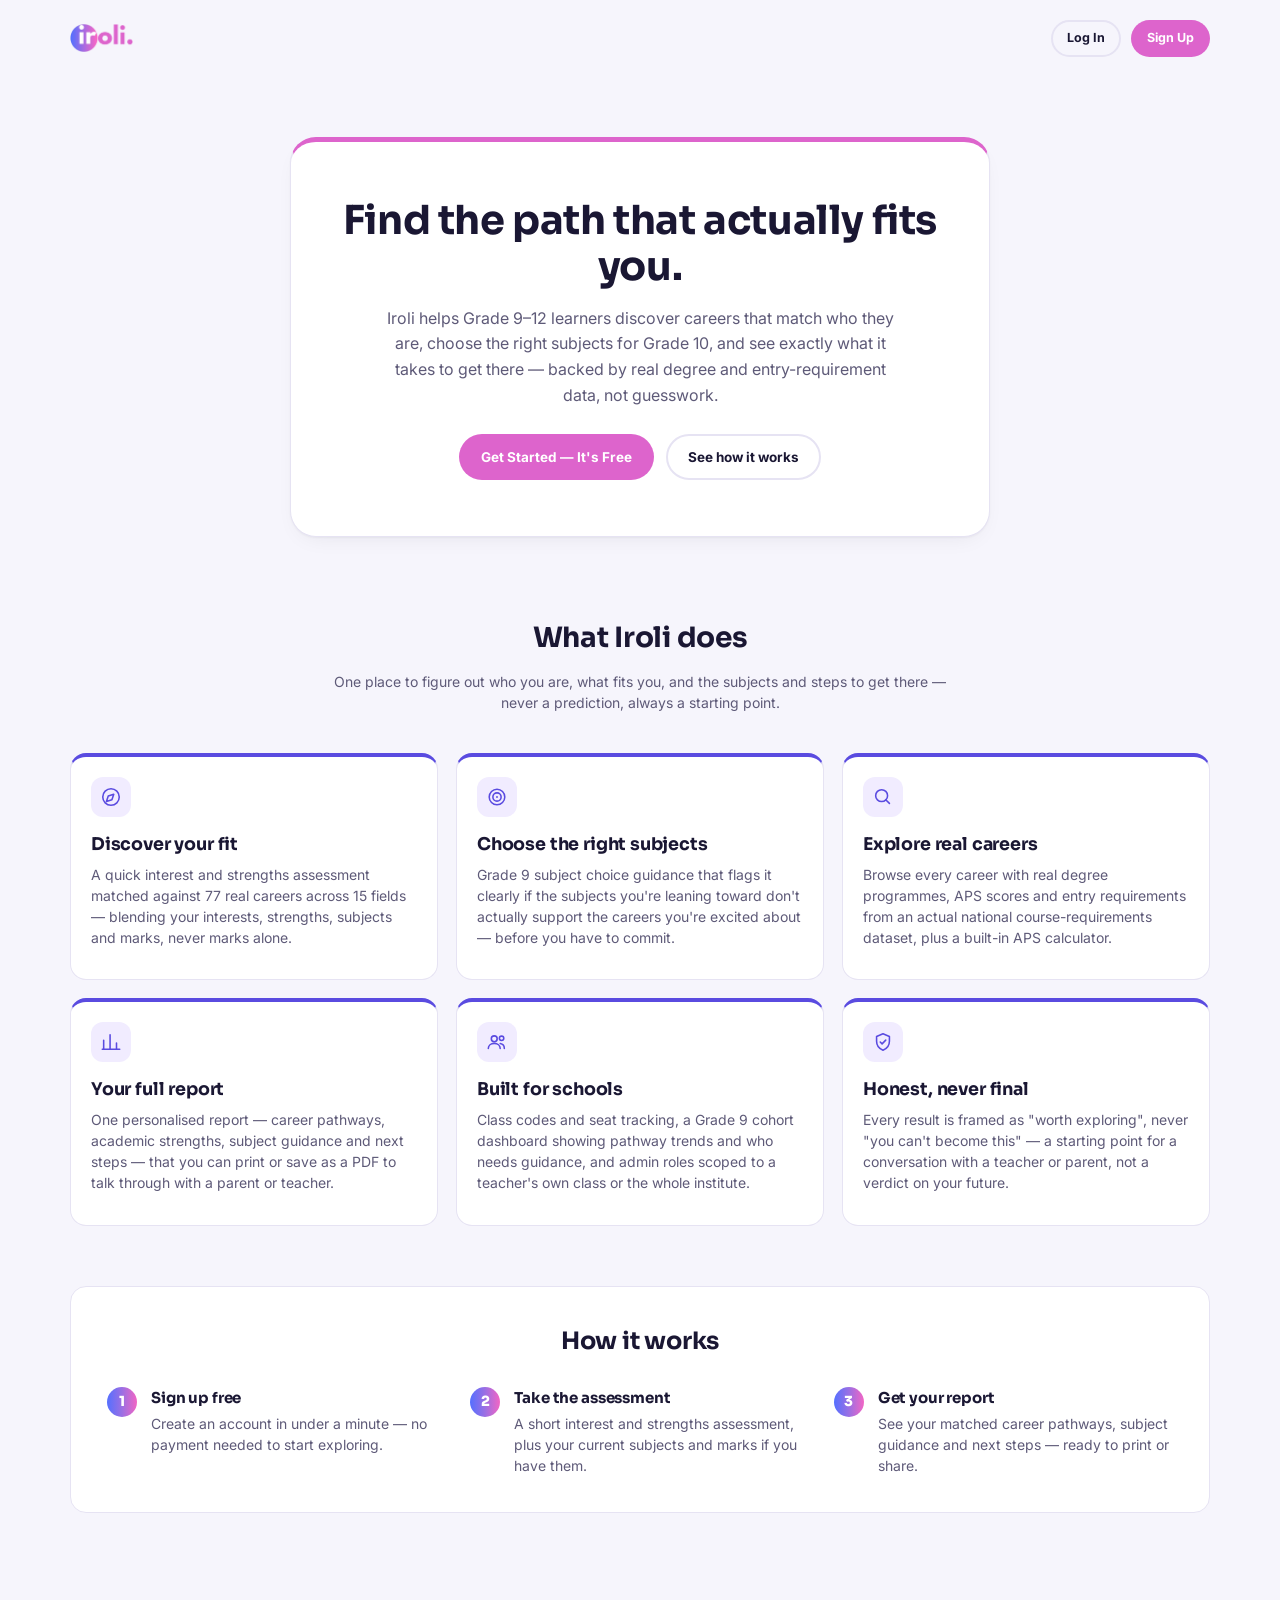
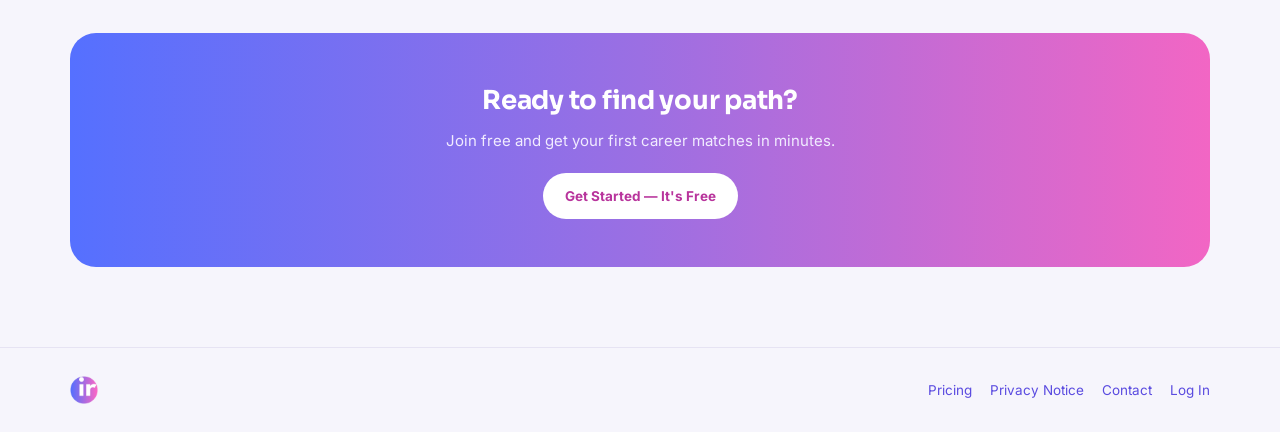
==== index.html @ a6c9c1be "Landing page: drop the hero image for a centred framed card, pink CTAs Removed the hero image entire" ====
<!DOCTYPE html>
<html lang="en">
<head>
<meta charset="UTF-8"/>
<meta name="viewport" content="width=device-width, initial-scale=1.0, viewport-fit=cover"/>
<title>Iroli Career Pathway — Find the path that fits you</title>
<meta name="description" content="Iroli helps South African Grade 9–12 learners discover careers that match who they are, choose the right Grade 10 subjects, and see exactly what it takes to get there."/>
<link rel="icon" type="image/png" href="assets/logo-mark.png">
<link rel="preconnect" href="https://fonts.googleapis.com">
<link rel="preconnect" href="https://fonts.gstatic.com" crossorigin>
<link href="https://fonts.googleapis.com/css2?family=Sora:wght@400;600;700;800&family=Inter:wght@400;500;600;700&display=swap" rel="stylesheet">
<link rel="stylesheet" href="style.css">
<style>
  .topbar-land{display:flex;align-items:center;justify-content:space-between;max-width:1180px;margin:0 auto;padding:20px 20px;}
  .topbar-land .brand-wordmark{height:28px;display:block;}
  .hero-framed{padding:60px 20px 20px;}
  .hero-framed-inner{
    max-width:700px;margin:0 auto;text-align:center;
    background:var(--surface);border:1px solid var(--line);border-top:5px solid var(--amber);
    border-radius:var(--radius-lg);box-shadow:var(--shadow-soft);padding:56px 44px;
  }
  .hero-framed-inner h1{font-size:40px;line-height:1.15;margin-bottom:16px;}
  .hero-framed-inner .page-sub{font-size:16px;line-height:1.6;max-width:520px;margin:0 auto;}
  .hero-ctas{display:flex;gap:12px;flex-wrap:wrap;margin-top:26px;justify-content:center;}
  @media(max-width:640px){
    .hero-framed-inner{padding:36px 22px;}
    .hero-framed-inner h1{font-size:28px;}
  }
  /* This page's own buttons use the logo's pink, never the app's indigo/purple. */
  .btn-primary{background:var(--amber);color:#fff;}
  .btn-primary:hover{background:var(--plum);}
  .section{max-width:1180px;margin:0 auto;padding:60px 20px;}
  .feature-card{border-top:4px solid var(--indigo);height:100%;}
  .feature-card .ico{width:40px;height:40px;border-radius:12px;background:var(--tint-violet);display:flex;align-items:center;justify-content:center;margin-bottom:14px;}
  .step-num{width:30px;height:30px;border-radius:50%;background:var(--brand-grad);color:#fff;display:flex;align-items:center;justify-content:center;font-weight:800;font-family:var(--font-head);font-size:14px;flex-shrink:0;}
  .cta-band{background:var(--brand-grad);border-radius:var(--radius-lg);padding:48px 32px;text-align:center;color:#fff;}
  .cta-band h2{color:#fff;}
  .cta-band .btn-primary{background:#fff;color:var(--plum);}
  .cta-band .btn-primary:hover{background:#FCEAF7;}
  .land-footer{border-top:1px solid var(--line);margin-top:20px;}
  .land-footer-inner{max-width:1180px;margin:0 auto;padding:28px 20px;display:flex;justify-content:space-between;align-items:center;flex-wrap:wrap;gap:14px;}
</style>
</head>
<body>

<div class="topbar-land">
  <img class="brand-wordmark" src="assets/logo-wordmark.png" alt="Iroli"/>
  <div style="display:flex;gap:10px;">
    <a href="app.html" class="btn btn-ghost btn-sm">Log In</a>
    <a href="app.html" class="btn btn-primary btn-sm">Sign Up</a>
  </div>
</div>

<section class="hero-framed">
  <div class="hero-framed-inner">
    <h1>Find the path that actually fits you.</h1>
    <p class="page-sub">Iroli helps Grade 9–12 learners discover careers that match who they are, choose the right subjects for Grade 10, and see exactly what it takes to get there — backed by real degree and entry-requirement data, not guesswork.</p>
    <div class="hero-ctas">
      <a href="app.html" class="btn btn-primary">Get Started — It's Free</a>
      <a href="#what-we-do" class="btn btn-ghost">See how it works</a>
    </div>
  </div>
</section>

<section class="section" id="what-we-do">
  <div style="text-align:center;max-width:640px;margin:0 auto 40px;">
    <h2 style="font-size:28px;">What Iroli does</h2>
    <p class="page-sub">One place to figure out who you are, what fits you, and the subjects and steps to get there — never a prediction, always a starting point.</p>
  </div>
  <div class="grid grid-3" style="gap:18px;">
    <div class="card feature-card">
      <div class="ico"><svg viewBox="0 0 24 24" width="22" height="22" stroke="var(--indigo)" fill="none" stroke-width="1.7" stroke-linecap="round" stroke-linejoin="round"><circle cx="12" cy="12" r="9"/><path d="M15 9l-2 6-6 2 2-6 6-2z"/></svg></div>
      <h3>Discover your fit</h3>
      <p class="page-sub">A quick interest and strengths assessment matched against 77 real careers across 15 fields — blending your interests, strengths, subjects and marks, never marks alone.</p>
    </div>
    <div class="card feature-card">
      <div class="ico"><svg viewBox="0 0 24 24" width="22" height="22" stroke="var(--indigo)" fill="none" stroke-width="1.7" stroke-linecap="round" stroke-linejoin="round"><circle cx="12" cy="12" r="8.5"/><circle cx="12" cy="12" r="4.5"/><circle cx="12" cy="12" r="1" fill="var(--indigo)" stroke="none"/></svg></div>
      <h3>Choose the right subjects</h3>
      <p class="page-sub">Grade 9 subject choice guidance that flags it clearly if the subjects you're leaning toward don't actually support the careers you're excited about — before you have to commit.</p>
    </div>
    <div class="card feature-card">
      <div class="ico"><svg viewBox="0 0 24 24" width="22" height="22" stroke="var(--indigo)" fill="none" stroke-width="1.7" stroke-linecap="round" stroke-linejoin="round"><circle cx="10.5" cy="10.5" r="6.5"/><path d="M19 19l-4-4"/></svg></div>
      <h3>Explore real careers</h3>
      <p class="page-sub">Browse every career with real degree programmes, APS scores and entry requirements from an actual national course-requirements dataset, plus a built-in APS calculator.</p>
    </div>
    <div class="card feature-card">
      <div class="ico"><svg viewBox="0 0 24 24" width="22" height="22" stroke="var(--indigo)" fill="none" stroke-width="1.7" stroke-linecap="round" stroke-linejoin="round"><path d="M4 20V10M11 20V4M18 20v-7"/><path d="M2.5 20h19"/></svg></div>
      <h3>Your full report</h3>
      <p class="page-sub">One personalised report — career pathways, academic strengths, subject guidance and next steps — that you can print or save as a PDF to talk through with a parent or teacher.</p>
    </div>
    <div class="card feature-card">
      <div class="ico"><svg viewBox="0 0 24 24" width="22" height="22" stroke="var(--indigo)" fill="none" stroke-width="1.7" stroke-linecap="round" stroke-linejoin="round"><circle cx="9" cy="8.5" r="3.2"/><path d="M2.5 19c0-3.3 2.9-5.5 6.5-5.5s6.5 2.2 6.5 5.5"/><circle cx="17" cy="8" r="2.4"/><path d="M15.5 13.6c2.7.5 4.5 2.4 4.5 5.4"/></svg></div>
      <h3>Built for schools</h3>
      <p class="page-sub">Class codes and seat tracking, a Grade 9 cohort dashboard showing pathway trends and who needs guidance, and admin roles scoped to a teacher's own class or the whole institute.</p>
    </div>
    <div class="card feature-card">
      <div class="ico"><svg viewBox="0 0 24 24" width="22" height="22" stroke="var(--indigo)" fill="none" stroke-width="1.7" stroke-linecap="round" stroke-linejoin="round"><path d="M12 3l7 3v5.2c0 4.6-3 8.2-7 9.8-4-1.6-7-5.2-7-9.8V6l7-3z"/><path d="M9 12l2 2 4-4"/></svg></div>
      <h3>Honest, never final</h3>
      <p class="page-sub">Every result is framed as "worth exploring", never "you can't become this" — a starting point for a conversation with a teacher or parent, not a verdict on your future.</p>
    </div>
  </div>
</section>

<section class="section" style="padding-top:0;">
  <div class="card" style="padding:36px;">
    <h2 style="font-size:24px;text-align:center;margin-bottom:28px;">How it works</h2>
    <div class="grid grid-3" style="gap:24px;">
      <div style="display:flex;gap:14px;"><div class="step-num">1</div><div><h4 style="margin-bottom:4px;">Sign up free</h4><p class="page-sub" style="margin:0;">Create an account in under a minute — no payment needed to start exploring.</p></div></div>
      <div style="display:flex;gap:14px;"><div class="step-num">2</div><div><h4 style="margin-bottom:4px;">Take the assessment</h4><p class="page-sub" style="margin:0;">A short interest and strengths assessment, plus your current subjects and marks if you have them.</p></div></div>
      <div style="display:flex;gap:14px;"><div class="step-num">3</div><div><h4 style="margin-bottom:4px;">Get your report</h4><p class="page-sub" style="margin:0;">See your matched career pathways, subject guidance and next steps — ready to print or share.</p></div></div>
    </div>
  </div>
</section>

<section class="section">
  <div class="cta-band">
    <h2 style="font-size:26px;">Ready to find your path?</h2>
    <p style="color:#F1ECFF;max-width:480px;margin:0 auto 20px;">Join free and get your first career matches in minutes.</p>
    <a href="app.html" class="btn btn-primary">Get Started — It's Free</a>
  </div>
</section>

<div class="land-footer">
  <div class="land-footer-inner">
    <img src="assets/logo-mark.png" alt="Iroli" width="28" height="28"/>
    <div style="display:flex;gap:18px;flex-wrap:wrap;font-size:13.5px;">
      <a href="pricing.html">Pricing</a>
      <a href="privacy.html">Privacy Notice</a>
      <a href="mailto:Delso@tlouinstitute.com">Contact</a>
      <a href="app.html">Log In</a>
    </div>
  </div>
</div>

</body>
</html>
---- style.css ----
:root{
  --bg:#F6F5FC; --surface:#FFFFFF; --ink:#1A1733; --muted:#5E5A78; --line:#E6E3F3;
  --indigo:#5A4BE0; --indigo-ink:#3A2DAE; --amber:#DD64CC; --teal:#5570FF; --coral:#EE5A9E;
  --grass:#1FA25A; --sky:#5570FF; --olive:#9B6FE3; --plum:#B8349C;
  --brand-blue:#5570FF; --brand-violet:#9B6FE3; --brand-pink:#DD64CC; --brand-pink-bright:#F266C4;
  --brand-grad:linear-gradient(90deg,#5570FF,#9B6FE3 50%,#F266C4);
  --tint-violet:#F1ECFF; --tint-blue:#E9EDFF; --tint-pink:#FCEAF7; --tint-line:#DAD0FF; --tint-amber:#FFF4E0;
  --sidebar-bg:#5A4BE0; --sidebar-border:rgba(255,255,255,.18); --sidebar-muted:#F1ECFF;
  --radius-sm:10px; --radius-md:16px; --radius-lg:26px;
  --shadow-soft:0 1px 2px rgba(23,26,35,.04), 0 8px 24px -12px rgba(23,26,35,.10);
  --shadow-violet:0 6px 18px -10px rgba(90,75,224,.35);
  --font-head:'Sora',system-ui,sans-serif; --font-body:'Inter',system-ui,sans-serif;
}
:root:not([data-theme="light"]){
  @media (prefers-color-scheme: dark){
    --bg:#131126; --surface:#1D1A36; --ink:#F2F0FA; --muted:#A5A0C2; --line:#2F2B4D;
    --nav-bg:#2C2656; --nav-border:#3E3670; --nav-active-bg:#1D1A36; --nav-ink:#D9D2FF;
    --sidebar-bg:#2C2656; --sidebar-border:#3E3670; --sidebar-muted:#A5A0C2;
  }
}
:root[data-theme="dark"]{
  --bg:#131126; --surface:#1D1A36; --ink:#F2F0FA; --muted:#A5A0C2; --line:#2F2B4D;
  --nav-bg:#2C2656; --nav-border:#3E3670; --nav-active-bg:#1D1A36; --nav-ink:#D9D2FF;
  --sidebar-bg:#2C2656; --sidebar-border:#3E3670; --sidebar-muted:#A5A0C2;
}
*{box-sizing:border-box;}
html,body{margin:0;padding:0;}
body{
  background:var(--bg); color:var(--ink); font-family:var(--font-body);
  font-size:15px; line-height:1.5; -webkit-font-smoothing:antialiased;
  min-height:100vh;
}
h1,h2,h3,h4{font-family:var(--font-head); margin:0 0 .4em; font-weight:700; letter-spacing:-0.01em; color:var(--ink);}
p{margin:0 0 .8em; color:var(--ink);}
a{color:var(--indigo); text-decoration:none;}
button{font-family:var(--font-body); cursor:pointer;}
:focus-visible{outline:3px solid var(--sky); outline-offset:2px;}
::-webkit-scrollbar{width:10px;height:10px;}
::-webkit-scrollbar-thumb{background:var(--line);border-radius:8px;}

.app-shell{display:flex; min-height:100vh;}

/* ---------- Sidebar ---------- */
.sidebar{
  width:236px; flex-shrink:0; background:var(--sidebar-bg); color:var(--ink);
  border-right:1.5px solid var(--sidebar-border);
  display:flex; flex-direction:column; padding:22px 14px; gap:4px;
  position:sticky; top:0; height:100vh; overflow-y:auto;
}
.brand{display:flex; flex-direction:column; align-items:flex-start; gap:0; padding:14px 14px 12px;
  background:var(--nav-active-bg,var(--surface)); border:1.5px solid var(--sidebar-border);
  border-radius:16px; margin:0 0 18px; box-shadow:var(--shadow-violet);}
.sidebar .brand{box-shadow:0 4px 14px -6px rgba(15,12,40,.35);}
.brand-logo{display:block;height:34px;width:auto;}
.brand-mark-img{display:block;width:52px;height:52px;margin:0 auto 14px;}
.brand-sub{font-size:11px;color:var(--muted);margin-top:6px;}
.nav-group{margin-top:14px;}
.nav-label{font-size:11px;color:var(--muted);padding:0 10px;margin-bottom:6px;}
.nav-item{
  display:flex;align-items:center;gap:10px;padding:10px 12px;border-radius:12px;
  color:var(--sidebar-muted,var(--muted));font-size:13.8px;font-weight:500;border:none;background:transparent;width:100%;text-align:left;
}
.nav-item:hover{background:var(--nav-active-bg,var(--surface));color:var(--nav-ink,var(--indigo-ink));}
.nav-item.active{
  background:var(--nav-active-bg,var(--surface));color:var(--nav-ink,var(--indigo-ink));font-weight:700;
  box-shadow:inset 3px 0 0 var(--brand-pink), var(--shadow-soft);
}
svg.ic{width:16px;height:16px;flex-shrink:0;vertical-align:-2px;}
.nav-item .ic{width:20px;height:20px;flex-shrink:0;}
.fav-on{color:var(--coral);}
.fav-on path{fill:currentColor;}
.sidebar-foot{margin-top:auto;padding-top:14px;border-top:1px solid var(--sidebar-border);}
.role-pill{display:inline-flex;align-items:center;gap:6px;background:var(--nav-active-bg,var(--surface));border:1px solid var(--sidebar-border);color:var(--nav-ink,var(--indigo-ink));font-size:11.5px;padding:5px 10px;border-radius:999px;}

/* ---------- Topbar (mobile) ---------- */
.topbar{display:none;}

/* ---------- Main ---------- */
.main{flex:1; min-width:0; padding:30px 34px 80px;}
.page-head{display:flex;justify-content:space-between;align-items:flex-start;gap:16px;margin-bottom:22px;flex-wrap:wrap;}
.page-head h1{font-size:26px;}
.page-sub{color:var(--muted);font-size:14px;max-width:640px;}
.avatar-chip{display:flex;align-items:center;gap:10px;background:var(--surface);border:1px solid var(--line);padding:6px 12px 6px 6px;border-radius:999px;}
.avatar-chip img{width:30px;height:30px;border-radius:50%;}
.avatar-chip .nm{font-weight:600;font-size:13px;}
.avatar-chip .rl{font-size:11px;color:var(--muted);}

/* ---------- Cards & tokens ---------- */
.card{background:var(--surface);border:1px solid var(--line);border-radius:var(--radius-md);padding:20px;}
.card-top-accent{border-top:4px solid var(--indigo);}
.grid{display:grid;gap:16px;}
.grid-2{grid-template-columns:repeat(2,1fr);}
.grid-3{grid-template-columns:repeat(3,1fr);}
.grid-4{grid-template-columns:repeat(4,1fr);}
@media(max-width:980px){.grid-4{grid-template-columns:repeat(2,1fr);} .grid-3{grid-template-columns:repeat(2,1fr);}}
@media(max-width:640px){.grid-2,.grid-3,.grid-4{grid-template-columns:1fr;}}

.stat-pill{
  background:var(--surface);border:1px solid var(--line);border-radius:999px;
  padding:14px 20px;display:flex;align-items:center;gap:12px;
}
.stat-pill .n{font-family:var(--font-head);font-size:22px;font-weight:700;}
.stat-pill .l{font-size:12px;color:var(--muted);}
.stat-pill .dot{width:10px;height:10px;border-radius:50%;flex-shrink:0;}

.tile{
  background:var(--surface);border:1px solid var(--line);border-radius:var(--radius-lg);
  padding:20px;display:flex;flex-direction:column;gap:8px;text-align:left;border-top:5px solid var(--indigo);
  transition:transform .15s ease, box-shadow .15s ease;
}
.tile:hover{transform:translateY(-2px);box-shadow:var(--shadow-soft);}
.tile .tico{width:34px;height:34px;}
.tile h3{font-size:16px;margin-bottom:2px;}
.tile p{font-size:13px;color:var(--muted);margin-bottom:0;}

.btn{
  display:inline-flex;align-items:center;justify-content:center;gap:8px;
  border-radius:999px;padding:11px 20px;font-weight:700;font-size:13.5px;border:2px solid transparent;
}
.btn-primary{background:var(--indigo);color:#fff;}
.btn-primary:hover{background:var(--indigo-ink);}
.btn-amber{background:var(--brand-grad);color:#000;}
.btn-ghost{background:transparent;border-color:var(--line);color:var(--ink);}
.btn-ghost:hover{border-color:var(--indigo);}
.btn-sm{padding:7px 14px;font-size:12.5px;}
.btn[disabled]{opacity:.45;cursor:not-allowed;}

.badge{display:inline-flex;align-items:center;gap:5px;font-size:11.5px;font-weight:700;padding:4px 10px;border-radius:999px;}
.badge-strong{background:var(--tint-violet);color:#4A2DB8;}
.badge-good{background:var(--tint-blue);color:#2A3FB8;}
.badge-explore{background:var(--tint-pink);color:#9C2682;}
.badge-low{background:#F1F2F6;color:var(--muted);}
.badge-faculty{color:#fff;}

.tag{font-size:11.5px;font-weight:600;padding:3px 9px;border-radius:8px;background:#F1F2F6;color:var(--muted);}

.progress-ring-wrap{display:flex;align-items:center;gap:20px;}
.progress-track{stroke:var(--line);}
.progress-fill{stroke:var(--brand-pink);stroke-linecap:round;transition:stroke-dashoffset .6s ease;}

.section-title{display:flex;align-items:center;justify-content:space-between;margin:30px 0 14px;}
.section-title h2{font-size:18px;margin:0;}

.form-row{margin-bottom:16px;}
.form-row label{display:block;font-size:13px;font-weight:600;margin-bottom:6px;}
.form-row .hint{font-size:12px;color:var(--muted);margin-top:4px;}
input[type=text],input[type=number],select,textarea{
  width:100%;padding:11px 13px;border-radius:12px;border:1.5px solid var(--line);
  font-family:var(--font-body);font-size:14px;background:var(--surface);color:var(--ink);
}
input:focus,select:focus,textarea:focus{border-color:var(--indigo);}
.check-grid{display:grid;grid-template-columns:repeat(2,1fr);gap:8px;}
@media(max-width:640px){.check-grid{grid-template-columns:1fr;}}
.check-item{display:flex;align-items:center;gap:8px;border:1.5px solid var(--line);border-radius:10px;padding:9px 11px;font-size:13px;}
.check-item input{width:auto;}
.mark-row{display:flex;justify-content:space-between;align-items:center;gap:10px;padding:8px 0;border-bottom:1px solid var(--line);font-size:13px;}
.mark-row:last-child{border-bottom:none;}
.mark-row input{width:64px;text-align:right;padding:6px 8px;}
.chip-select{display:inline-flex;align-items:center;gap:6px;border:1.5px solid var(--line);border-radius:999px;padding:8px 15px;font-size:13px;font-weight:600;background:var(--surface);}
.chip-select.on{background:var(--indigo);border-color:var(--indigo);color:#fff;}

.likert{display:flex;gap:8px;margin-top:10px;}
.likert button{flex:1;padding:10px 4px;border-radius:10px;border:1.5px solid var(--line);background:var(--surface);font-size:12px;font-weight:600;color:var(--muted);}
.likert button.on{background:var(--indigo);border-color:var(--indigo);color:#fff;}
.qcard{margin-bottom:22px;}
.qcard .qn{font-size:11.5px;color:var(--muted);font-weight:700;}
.qcard .qt{font-size:15.5px;font-weight:600;margin:6px 0 2px;}

/* ---------- Assessment: one question at a time ---------- */
@keyframes qSlideFwd{ from{opacity:0; transform:translateX(28px);} to{opacity:1; transform:translateX(0);} }
@keyframes qSlideBack{ from{opacity:0; transform:translateX(-28px);} to{opacity:1; transform:translateX(0);} }
.q-anim{animation:qSlideFwd .32s cubic-bezier(.16,1,.3,1);}
.q-anim.back{animation-name:qSlideBack;}
@media(prefers-reduced-motion:reduce){.q-anim{animation:none;}}

.scale-dots-row{display:flex;gap:10px;justify-content:center;margin:14px 0 8px;flex-wrap:wrap;}
.dot-btn{width:52px;height:52px;border-radius:50%;border:2px solid var(--line);background:var(--surface);font-family:var(--font-head);font-weight:700;font-size:17px;color:var(--muted);}
.dot-btn.on{background:var(--indigo);border-color:var(--indigo);color:#fff;}
.scale-dots-caps{display:flex;justify-content:space-between;font-size:12px;color:var(--muted);padding:0 6px;}

.emoji-scale{display:flex;gap:8px;justify-content:center;margin:14px 0 4px;flex-wrap:wrap;}
.emoji-btn{width:56px;height:56px;border-radius:16px;border:2px solid var(--line);background:var(--surface);font-size:26px;display:flex;align-items:center;justify-content:center;line-height:1;}
.emoji-btn.on{background:var(--tint-violet);border-color:var(--indigo);}

/* One glyph per button (not a 5-star string per button) so nothing
   overflows its hit target -- a classic cumulative star rating. */
.star-scale{display:flex;gap:6px;justify-content:center;margin:14px 0 4px;}
.star-btn{width:46px;height:46px;border:none;background:transparent;font-size:32px;line-height:1;color:var(--line);display:flex;align-items:center;justify-content:center;flex-shrink:0;}
.star-btn.on{color:var(--indigo);}

.slider-row{margin-bottom:18px;}
.slider-row .sl-top{display:flex;justify-content:space-between;font-size:13px;font-weight:600;margin-bottom:6px;}
.slider-ticks{display:flex;justify-content:space-between;padding:0 3px;margin-top:-6px;font-size:11.5px;font-weight:600;color:var(--muted);}
.slider-ticks span.on{color:var(--indigo);}
input[type=range]{width:100%;accent-color:var(--indigo);height:8px;border-radius:999px;cursor:pointer;margin:10px 0;}
input[type=range]::-webkit-slider-thumb{-webkit-appearance:none;appearance:none;width:26px;height:26px;border-radius:50%;background:var(--indigo);border:3px solid #fff;box-shadow:0 1px 4px rgba(0,0,0,.3);cursor:pointer;}
input[type=range]::-moz-range-thumb{width:26px;height:26px;border-radius:50%;background:var(--indigo);border:3px solid #fff;box-shadow:0 1px 4px rgba(0,0,0,.3);cursor:pointer;}
input[type=range]::-moz-range-track{height:8px;border-radius:999px;}
/* Unanswered slider question: greyed out so it reads as "not yet answered"
   rather than a neutral/middle answer someone actually chose. */
.slider-row.unanswered input[type=range]{accent-color:var(--muted);opacity:.55;}
.slider-row.unanswered input[type=range]::-webkit-slider-thumb{background:var(--muted);}
.slider-row.unanswered input[type=range]::-moz-range-thumb{background:var(--muted);}

table{width:100%;border-collapse:collapse;font-size:13px;}
th{text-align:left;font-size:11.5px;text-transform:none;color:var(--muted);padding:9px 10px;border-bottom:2px solid var(--line);white-space:nowrap;}
td{padding:10px 10px;border-bottom:1px solid var(--line);vertical-align:top;}
.table-wrap{overflow-x:auto;border-radius:var(--radius-md);border:1px solid var(--line);}
.table-wrap table{border:none;}
.table-wrap .table-wrap{border:none;}

.career-row{display:flex;flex-wrap:wrap;align-items:center;justify-content:space-between;gap:10px 14px;padding:16px;border:1px solid var(--line);border-radius:16px;margin-bottom:10px;background:var(--surface);}
.career-row .left{display:flex;align-items:center;gap:14px;min-width:0;flex:1 1 200px;}
.fac-dot{width:44px;height:44px;border-radius:13px;flex-shrink:0;display:flex;align-items:center;justify-content:center;color:#fff;font-family:var(--font-head);font-weight:800;font-size:12px;}
.career-row h4{margin:0;font-size:15px;}
.career-row .sub{font-size:12.5px;color:var(--muted);}
.career-row .right{display:flex;align-items:center;gap:10px;flex-shrink:0;margin-left:auto;}

.filter-bar{display:flex;flex-wrap:wrap;gap:8px;margin-bottom:18px;align-items:center;}
.filter-bar input[type=text]{flex:1 1 200px;max-width:280px;margin-left:auto;width:auto;}

.detail-hero{border-radius:var(--radius-lg);padding:26px;color:#fff;margin-bottom:22px;}
.detail-hero h1{color:#fff;font-size:26px;}
.detail-hero p{color:rgba(255,255,255,.88);}
.kv{display:flex;gap:8px;margin-bottom:8px;font-size:13.5px;}
.kv b{min-width:160px;flex-shrink:0;}
.pill-list{display:flex;flex-wrap:wrap;gap:8px;}
.pill-list .pill{background:#F1F2F6;border-radius:999px;padding:6px 13px;font-size:12.5px;font-weight:600;}
.pill-list .pill.req{background:var(--tint-pink);color:#9C2682;}
.pill-list .pill.rec{background:var(--tint-blue);color:#2A3FB8;}

.disclaimer{background:var(--tint-violet);border:1.5px solid #DAD0FF;color:#40308F;padding:13px 16px;border-radius:14px;font-size:12.5px;display:flex;gap:10px;align-items:flex-start;}
.disclaimer .ic{flex-shrink:0;margin-top:1px;}
/* A genuinely different tone from the violet-branded informational
   disclaimer above -- used only for subject-career conflict warnings,
   so they read as visually distinct and prominent, not just more info. */
.disclaimer.warn{background:var(--tint-amber);border-color:#F0CE8A;color:#7A4E00;}

.empty-state{text-align:center;padding:50px 20px;color:var(--muted);}
.empty-state .em-ic{margin-bottom:12px;}

.modal-backdrop{position:fixed;inset:0;background:rgba(20,20,30,.5);display:flex;align-items:center;justify-content:center;z-index:50;padding:20px;}
.modal{background:var(--surface);border-radius:var(--radius-lg);padding:26px;max-width:460px;width:100%;max-height:88vh;overflow-y:auto;}

.aps-bar{height:10px;border-radius:6px;background:var(--line);overflow:hidden;}
.aps-bar > div{height:100%;background:var(--brand-grad);}

.toast{position:fixed;bottom:24px;right:24px;background:var(--indigo-ink);color:#fff;padding:13px 18px;border-radius:12px;font-size:13.5px;font-weight:600;z-index:80;box-shadow:var(--shadow-soft);}

.compare-grid{display:grid;gap:14px;}
.compare-col{background:var(--surface);border:1px solid var(--line);border-radius:16px;padding:16px;}

.class-code{font-family:var(--font-head);font-size:22px;font-weight:800;letter-spacing:.06em;background:#F1F2F6;padding:8px 16px;border-radius:10px;display:inline-block;}

/* ---------- Mobile ---------- */
@media(max-width:900px){
  .app-shell{flex-direction:column;}
  .sidebar{display:none;}
  .topbar{
    display:flex;justify-content:space-between;align-items:center;background:var(--surface);color:var(--ink);
    border-bottom:1px solid var(--nav-border,var(--tint-line)); box-shadow:var(--shadow-violet);
    padding:14px 16px;position:sticky;top:0;z-index:40;
  }
  .topbar .brand{padding:0;background:transparent;border:none;box-shadow:none;margin:0;}
  .topbar .brand-logo{height:26px;}
  .topbar .brand-sub{display:none;}
  .topbar .nav-item{width:auto;color:var(--nav-ink,var(--indigo-ink));}
  .topbar .nav-item:hover{background:var(--nav-active-bg,var(--tint-violet));}
  .bottom-nav{
    position:fixed;bottom:0;left:0;right:0;background:var(--surface);border-top:1px solid var(--line);
    display:flex;justify-content:space-around;padding:8px 4px 10px;z-index:40;
  }
  .bottom-nav button{background:none;border:none;display:flex;flex-direction:column;align-items:center;gap:3px;font-size:10px;color:var(--muted);flex:1;padding:4px;}
  .bottom-nav button.active{color:var(--indigo);font-weight:700;}
  .bottom-nav .ic{width:20px;height:20px;}
  .main{padding:18px 16px 90px;}
  .page-head h1{font-size:21px;}
  .mobile-menu-sheet{position:fixed;inset:0;background:rgba(20,20,30,.5);z-index:60;display:flex;align-items:flex-end;}
  .mobile-menu-panel{background:var(--surface);width:100%;border-radius:20px 20px 0 0;padding:18px;max-height:80vh;overflow-y:auto;}
}

/* ---------------- Learner report: print / save as PDF ---------------- */
/* Hidden on screen, shown only when printing -- a native browser
   print-to-PDF via window.print() rather than a screenshot-based export
   library, so the result is real structured, selectable text. */
.print-only{display:none;}
@media print{
  .sidebar, .topbar, .bottom-nav{display:none !important;}
  #app > *:not(.print-only){display:none !important;}
  .print-only{display:block !important;}
  .card{break-inside:avoid;}
  .print-only button{display:none !important;}
  /* Force the light palette regardless of the viewer's dark mode --
     otherwise a dark-mode learner would print near-black pages. */
  :root, :root[data-theme="dark"], :root:not([data-theme="light"]){
    --bg:#F6F5FC !important; --surface:#FFFFFF !important; --ink:#1A1733 !important;
    --muted:#5E5A78 !important; --line:#E6E3F3 !important;
  }
}
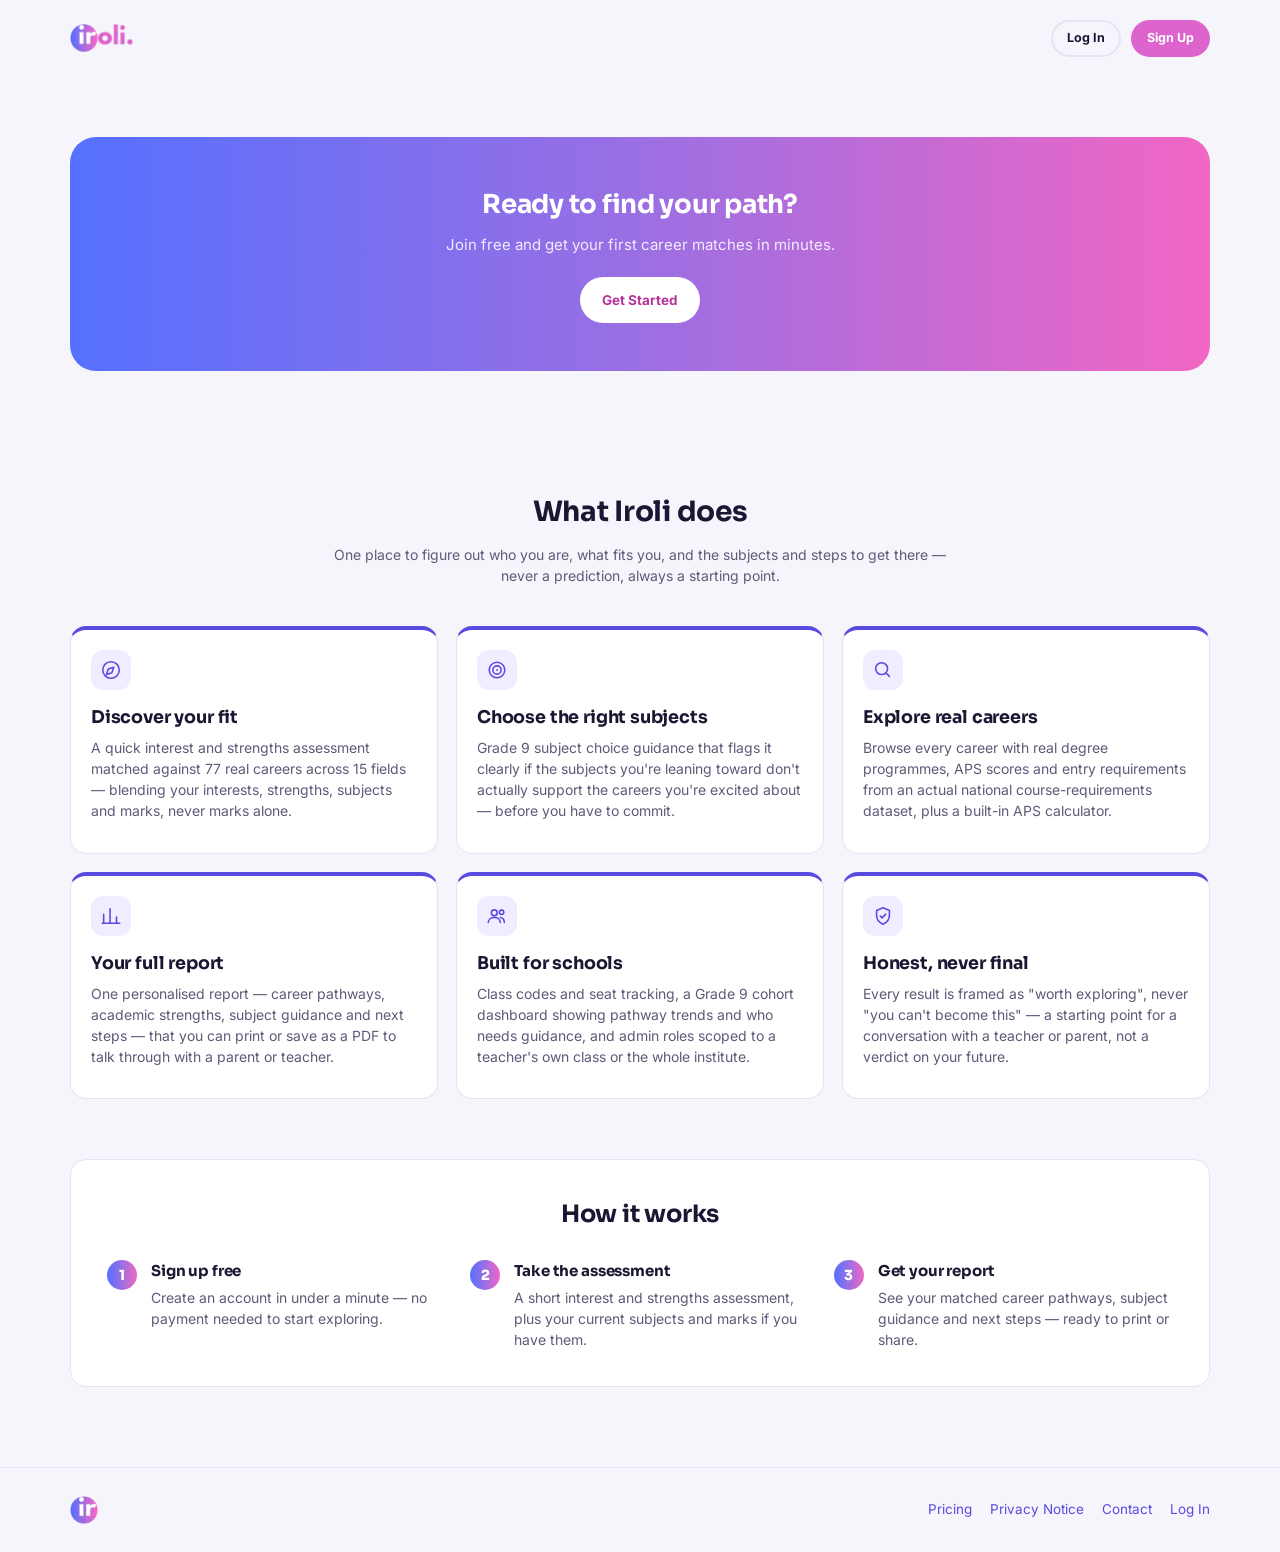
==== commit 57a5ba1b: "Landing page: make the gradient CTA band the hero, drop the old one The old framed white-card hero i" ====
--- a/index.html
+++ b/index.html
@@ -13,19 +13,6 @@
 <style>
   .topbar-land{display:flex;align-items:center;justify-content:space-between;max-width:1180px;margin:0 auto;padding:20px 20px;}
   .topbar-land .brand-wordmark{height:28px;display:block;}
-  .hero-framed{padding:60px 20px 20px;}
-  .hero-framed-inner{
-    max-width:700px;margin:0 auto;text-align:center;
-    background:var(--surface);border:1px solid var(--line);border-top:5px solid var(--amber);
-    border-radius:var(--radius-lg);box-shadow:var(--shadow-soft);padding:56px 44px;
-  }
-  .hero-framed-inner h1{font-size:40px;line-height:1.15;margin-bottom:16px;}
-  .hero-framed-inner .page-sub{font-size:16px;line-height:1.6;max-width:520px;margin:0 auto;}
-  .hero-ctas{display:flex;gap:12px;flex-wrap:wrap;margin-top:26px;justify-content:center;}
-  @media(max-width:640px){
-    .hero-framed-inner{padding:36px 22px;}
-    .hero-framed-inner h1{font-size:28px;}
-  }
   /* This page's own buttons use the logo's pink, never the app's indigo/purple. */
   .btn-primary{background:var(--amber);color:#fff;}
   .btn-primary:hover{background:var(--plum);}
@@ -51,14 +38,11 @@
   </div>
 </div>
 
-<section class="hero-framed">
-  <div class="hero-framed-inner">
-    <h1>Find the path that actually fits you.</h1>
-    <p class="page-sub">Iroli helps Grade 9–12 learners discover careers that match who they are, choose the right subjects for Grade 10, and see exactly what it takes to get there — backed by real degree and entry-requirement data, not guesswork.</p>
-    <div class="hero-ctas">
-      <a href="app.html" class="btn btn-primary">Get Started — It's Free</a>
-      <a href="#what-we-do" class="btn btn-ghost">See how it works</a>
-    </div>
+<section class="section">
+  <div class="cta-band">
+    <h2 style="font-size:26px;">Ready to find your path?</h2>
+    <p style="color:#F1ECFF;max-width:480px;margin:0 auto 20px;">Join free and get your first career matches in minutes.</p>
+    <a href="app.html" class="btn btn-primary">Get Started</a>
   </div>
 </section>
 
@@ -112,14 +96,6 @@
   </div>
 </section>
 
-<section class="section">
-  <div class="cta-band">
-    <h2 style="font-size:26px;">Ready to find your path?</h2>
-    <p style="color:#F1ECFF;max-width:480px;margin:0 auto 20px;">Join free and get your first career matches in minutes.</p>
-    <a href="app.html" class="btn btn-primary">Get Started — It's Free</a>
-  </div>
-</section>
-
 <div class="land-footer">
   <div class="land-footer-inner">
     <img src="assets/logo-mark.png" alt="Iroli" width="28" height="28"/>
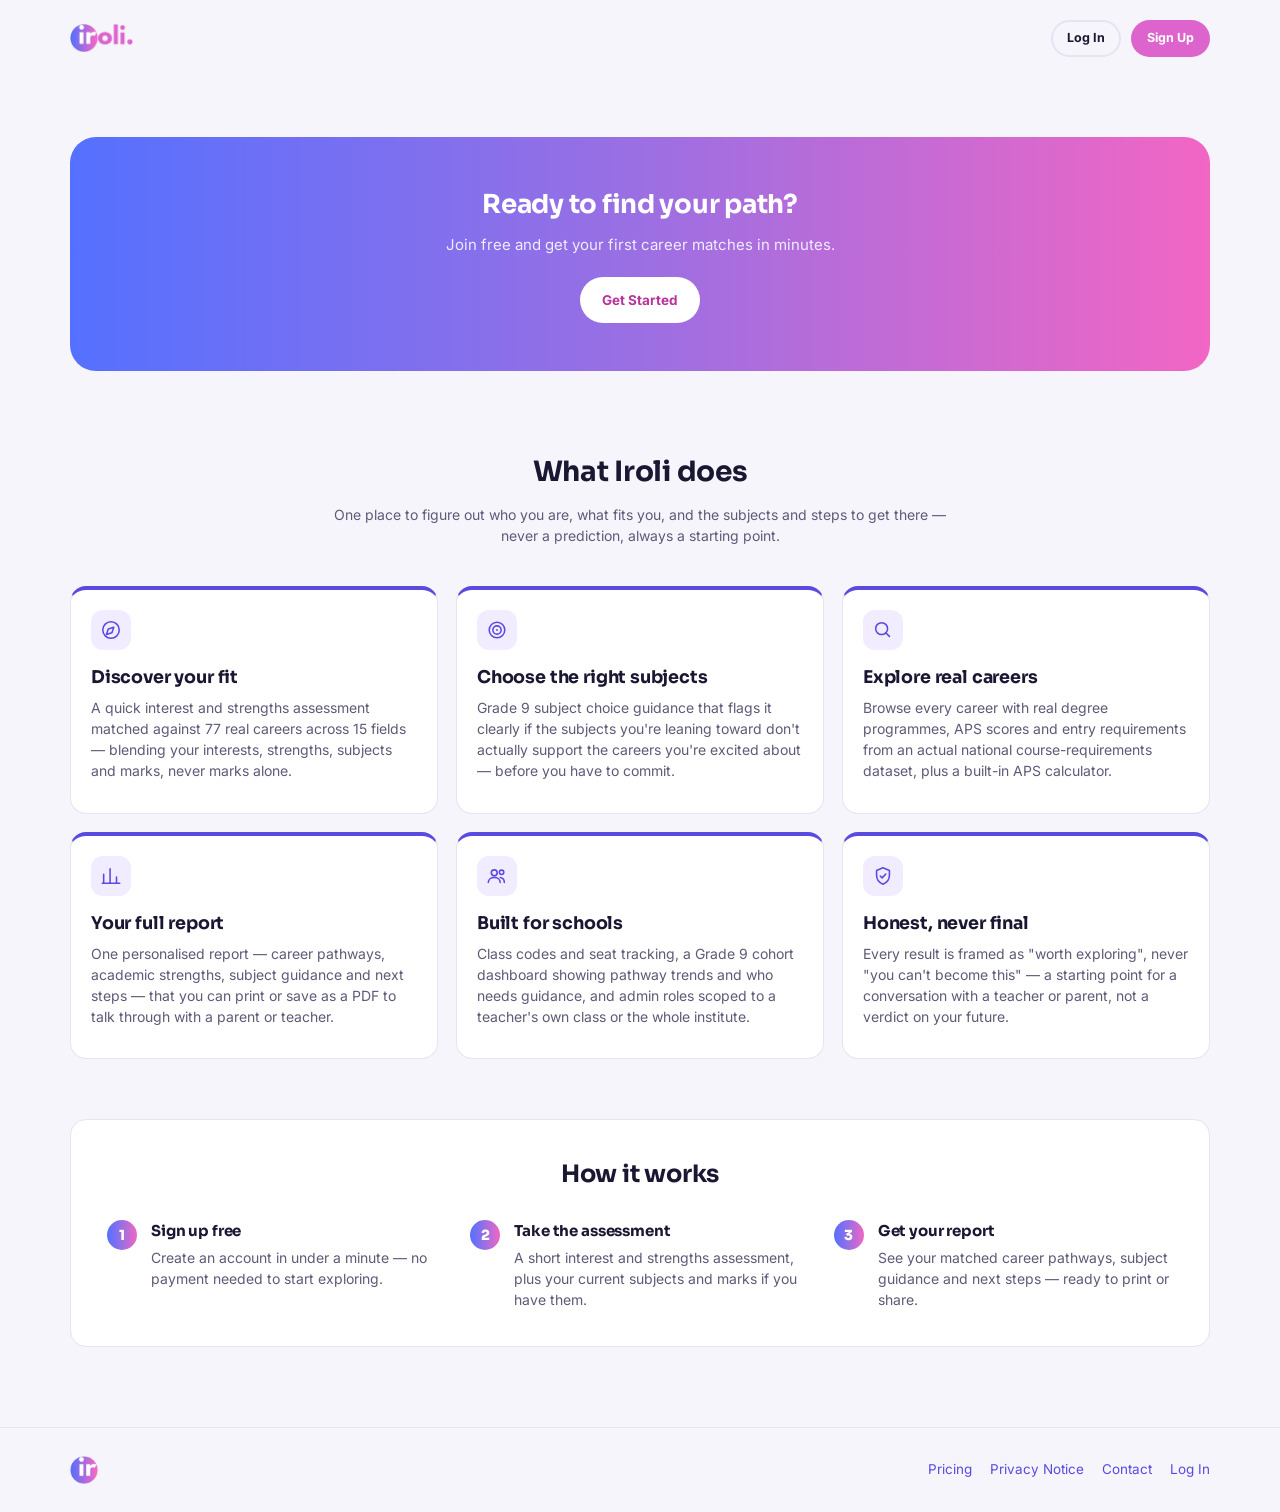
==== commit 257d6730: "Landing page: tighten the gap above "What Iroli does" The hero and the next section both used the sh" ====
--- a/index.html
+++ b/index.html
@@ -46,7 +46,7 @@
   </div>
 </section>
 
-<section class="section" id="what-we-do">
+<section class="section" id="what-we-do" style="padding-top:20px;">
   <div style="text-align:center;max-width:640px;margin:0 auto 40px;">
     <h2 style="font-size:28px;">What Iroli does</h2>
     <p class="page-sub">One place to figure out who you are, what fits you, and the subjects and steps to get there — never a prediction, always a starting point.</p>
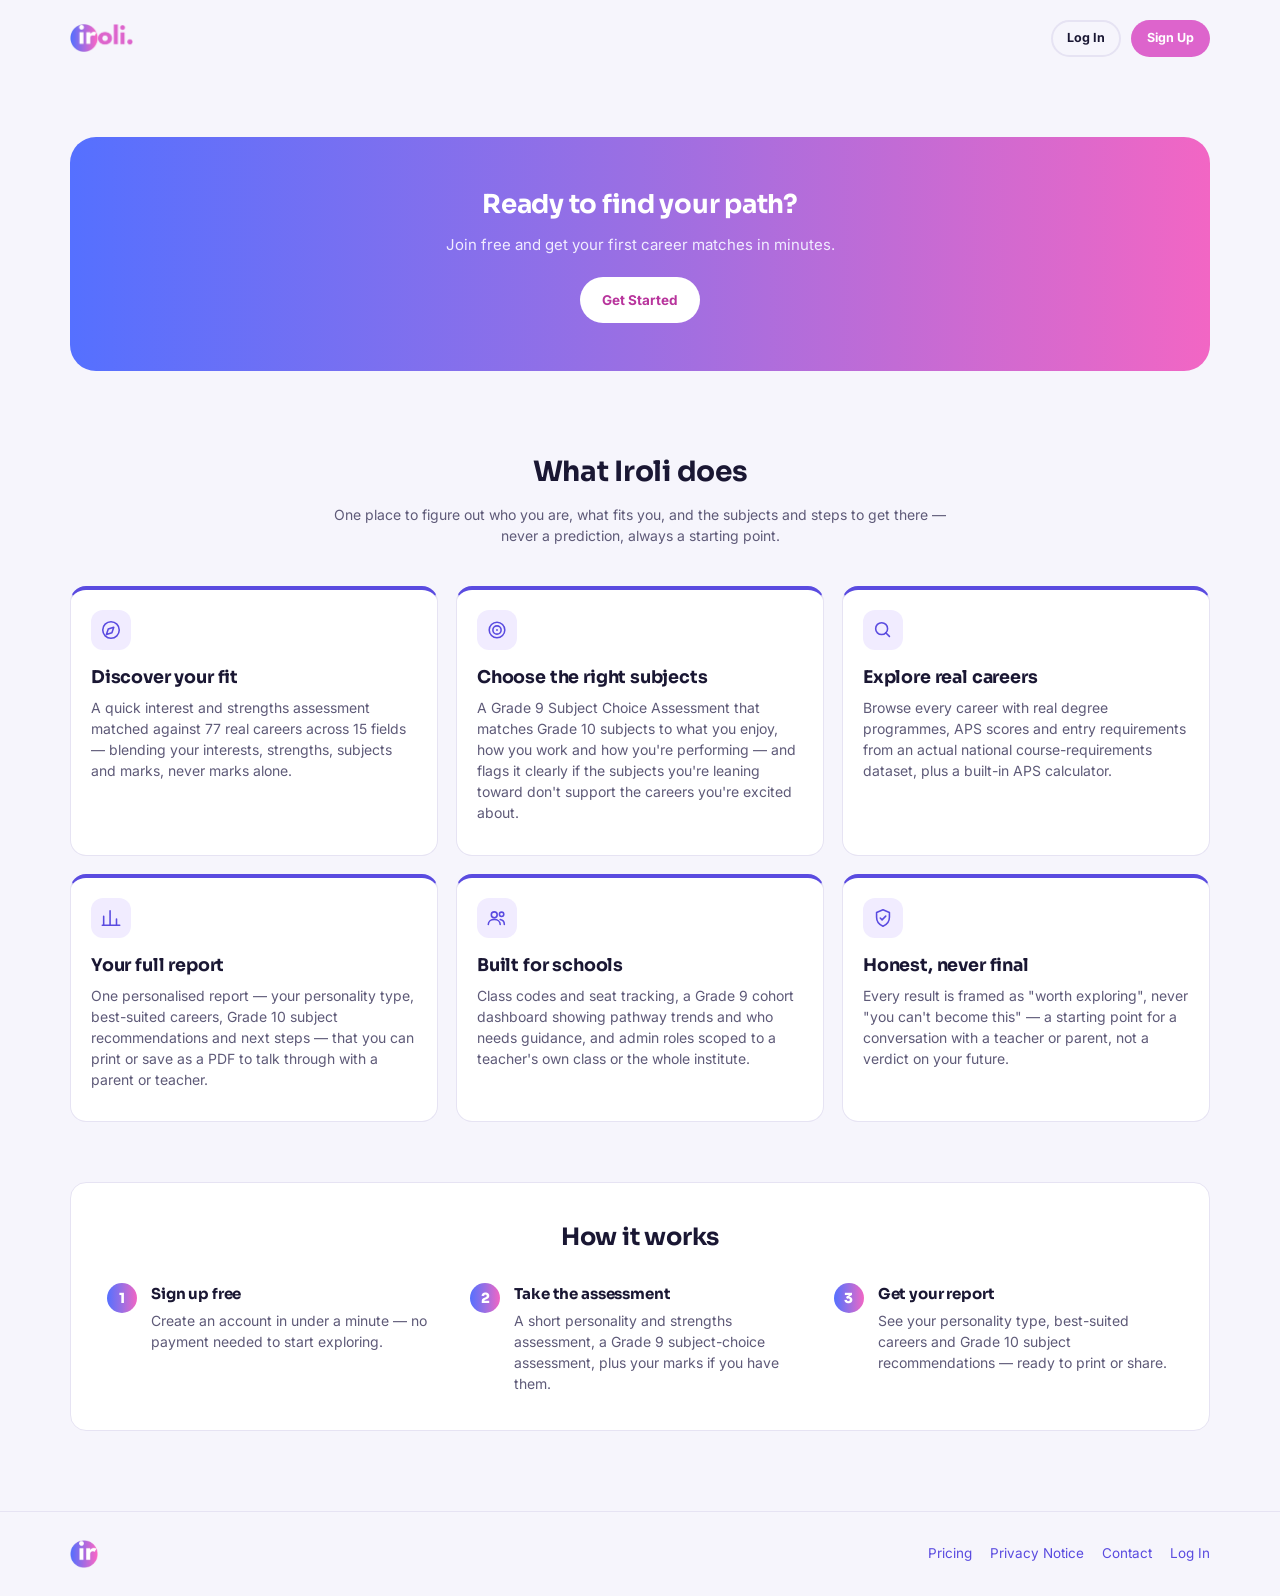
==== commit 04672420: "Retire the 2-step Subject Guidance tool The Subject Choice Assessment replaces it, and two tools giv" ====
--- a/index.html
+++ b/index.html
@@ -60,7 +60,7 @@
     <div class="card feature-card">
       <div class="ico"><svg viewBox="0 0 24 24" width="22" height="22" stroke="var(--indigo)" fill="none" stroke-width="1.7" stroke-linecap="round" stroke-linejoin="round"><circle cx="12" cy="12" r="8.5"/><circle cx="12" cy="12" r="4.5"/><circle cx="12" cy="12" r="1" fill="var(--indigo)" stroke="none"/></svg></div>
       <h3>Choose the right subjects</h3>
-      <p class="page-sub">Grade 9 subject choice guidance that flags it clearly if the subjects you're leaning toward don't actually support the careers you're excited about — before you have to commit.</p>
+      <p class="page-sub">A Grade 9 Subject Choice Assessment that matches Grade 10 subjects to what you enjoy, how you work and how you're performing — and flags it clearly if the subjects you're leaning toward don't support the careers you're excited about.</p>
     </div>
     <div class="card feature-card">
       <div class="ico"><svg viewBox="0 0 24 24" width="22" height="22" stroke="var(--indigo)" fill="none" stroke-width="1.7" stroke-linecap="round" stroke-linejoin="round"><circle cx="10.5" cy="10.5" r="6.5"/><path d="M19 19l-4-4"/></svg></div>
@@ -70,7 +70,7 @@
     <div class="card feature-card">
       <div class="ico"><svg viewBox="0 0 24 24" width="22" height="22" stroke="var(--indigo)" fill="none" stroke-width="1.7" stroke-linecap="round" stroke-linejoin="round"><path d="M4 20V10M11 20V4M18 20v-7"/><path d="M2.5 20h19"/></svg></div>
       <h3>Your full report</h3>
-      <p class="page-sub">One personalised report — career pathways, academic strengths, subject guidance and next steps — that you can print or save as a PDF to talk through with a parent or teacher.</p>
+      <p class="page-sub">One personalised report — your personality type, best-suited careers, Grade 10 subject recommendations and next steps — that you can print or save as a PDF to talk through with a parent or teacher.</p>
     </div>
     <div class="card feature-card">
       <div class="ico"><svg viewBox="0 0 24 24" width="22" height="22" stroke="var(--indigo)" fill="none" stroke-width="1.7" stroke-linecap="round" stroke-linejoin="round"><circle cx="9" cy="8.5" r="3.2"/><path d="M2.5 19c0-3.3 2.9-5.5 6.5-5.5s6.5 2.2 6.5 5.5"/><circle cx="17" cy="8" r="2.4"/><path d="M15.5 13.6c2.7.5 4.5 2.4 4.5 5.4"/></svg></div>
@@ -90,8 +90,8 @@
     <h2 style="font-size:24px;text-align:center;margin-bottom:28px;">How it works</h2>
     <div class="grid grid-3" style="gap:24px;">
       <div style="display:flex;gap:14px;"><div class="step-num">1</div><div><h4 style="margin-bottom:4px;">Sign up free</h4><p class="page-sub" style="margin:0;">Create an account in under a minute — no payment needed to start exploring.</p></div></div>
-      <div style="display:flex;gap:14px;"><div class="step-num">2</div><div><h4 style="margin-bottom:4px;">Take the assessment</h4><p class="page-sub" style="margin:0;">A short interest and strengths assessment, plus your current subjects and marks if you have them.</p></div></div>
-      <div style="display:flex;gap:14px;"><div class="step-num">3</div><div><h4 style="margin-bottom:4px;">Get your report</h4><p class="page-sub" style="margin:0;">See your matched career pathways, subject guidance and next steps — ready to print or share.</p></div></div>
+      <div style="display:flex;gap:14px;"><div class="step-num">2</div><div><h4 style="margin-bottom:4px;">Take the assessment</h4><p class="page-sub" style="margin:0;">A short personality and strengths assessment, a Grade 9 subject-choice assessment, plus your marks if you have them.</p></div></div>
+      <div style="display:flex;gap:14px;"><div class="step-num">3</div><div><h4 style="margin-bottom:4px;">Get your report</h4><p class="page-sub" style="margin:0;">See your personality type, best-suited careers and Grade 10 subject recommendations — ready to print or share.</p></div></div>
     </div>
   </div>
 </section>
@@ -102,7 +102,7 @@
     <div style="display:flex;gap:18px;flex-wrap:wrap;font-size:13.5px;">
       <a href="pricing.html">Pricing</a>
       <a href="privacy.html">Privacy Notice</a>
-      <a href="mailto:Delso@tlouinstitute.com">Contact</a>
+      <a href="mailto:sihlangudelso@gmail.com">Contact</a>
       <a href="app.html">Log In</a>
     </div>
   </div>
--- a/style.css
+++ b/style.css
@@ -251,6 +251,62 @@
 .compare-col{background:var(--surface);border:1px solid var(--line);border-radius:16px;padding:16px;}
 
 .class-code{font-family:var(--font-head);font-size:22px;font-weight:800;letter-spacing:.06em;background:#F1F2F6;padding:8px 16px;border-radius:10px;display:inline-block;}
+
+/* ---------- Subject Choice Assessment ---------- */
+.sc-steps{display:flex;flex-direction:column;gap:14px;margin-top:6px;}
+.sc-step{display:flex;gap:12px;align-items:flex-start;}
+.sc-step .mk{width:26px;height:26px;border-radius:50%;flex-shrink:0;display:flex;align-items:center;justify-content:center;border:2px solid var(--line);color:#fff;}
+.sc-step .mk.done{background:var(--grass);border-color:var(--grass);}
+.sc-step .mk svg{width:14px;height:14px;}
+.sc-step b{display:block;font-size:14px;}
+.sc-step .d{display:block;font-size:13px;color:var(--muted);}
+
+.sc-q{padding:18px 0;border-bottom:1px solid var(--line);}
+.sc-q:first-child{padding-top:4px;}
+.sc-q:last-of-type{border-bottom:none;}
+.sc-qt{font-size:17px;font-weight:600;line-height:1.4;margin:0 0 12px;}
+.sc-scale{display:flex;gap:6px;}
+.sc-scale button{flex:1;min-width:0;display:flex;flex-direction:column;align-items:center;gap:4px;padding:9px 2px 8px;border-radius:12px;border:1.5px solid var(--line);background:var(--surface);color:var(--muted);transition:background .12s,border-color .12s;}
+.sc-scale button:hover{border-color:var(--indigo);}
+.sc-scale .n{font-family:var(--font-head);font-weight:700;font-size:16px;color:var(--ink);line-height:1;}
+.sc-scale .l{font-size:10px;line-height:1.15;text-align:center;font-weight:600;}
+.sc-scale button.on{background:var(--indigo);border-color:var(--indigo);color:#fff;}
+.sc-scale button.on .n{color:#fff;}
+@media(min-width:640px){.sc-scale{gap:8px;}.sc-scale .l{font-size:11.5px;}.sc-scale button{padding:11px 4px 10px;}}
+.sc-nav{display:flex;gap:10px;justify-content:center;margin-top:22px;flex-wrap:wrap;}
+.sc-foot{text-align:center;margin-top:14px;}
+.link-btn{background:none;border:none;color:var(--muted);font-size:12.5px;text-decoration:underline;padding:4px;}
+
+.sc-card .sc-head{display:flex;justify-content:space-between;gap:12px;align-items:flex-start;}
+.sc-card h3{margin:0 0 6px;font-size:17px;}
+.sc-card p{font-size:13.5px;margin:0 0 6px;}
+.sc-pct{font-family:var(--font-head);font-size:28px;font-weight:800;line-height:1;}
+.sc-label{font-size:11.5px;font-weight:700;color:var(--muted);margin:12px 0 4px;}
+.sc-grade{display:grid;grid-template-columns:repeat(3,1fr);gap:8px;margin:12px 0;}
+.sc-grade > div{background:var(--bg);border-radius:12px;padding:9px 11px;}
+.sc-grade .k{font-size:11px;color:var(--muted);font-weight:600;margin-bottom:4px;}
+@media(max-width:640px){
+  .sc-grade{grid-template-columns:1fr;gap:6px;}
+  .sc-grade > div{display:flex;justify-content:space-between;align-items:center;gap:10px;padding:8px 11px;}
+  .sc-grade .k{margin-bottom:0;}
+}
+
+/* ---------- Report overview ---------- */
+.ov-identity{margin:-8px 0 18px;font-size:13px;}
+.ov-item{display:flex;justify-content:space-between;align-items:center;gap:12px;padding:11px 0;border-bottom:1px solid var(--line);}
+.ov-item b{font-size:15px;}
+.ov-sub{margin-top:4px;}
+.ov-pct{font-family:var(--font-head);font-size:22px;font-weight:800;flex-shrink:0;}
+.ov-math{margin:12px 0 10px;font-size:13.5px;}
+.ov-type{display:flex;gap:20px;align-items:center;flex-wrap:wrap;}
+.ov-code{font-family:var(--font-head);font-size:52px;font-weight:800;line-height:1;color:var(--indigo);}
+.ov-names{font-weight:700;margin-bottom:4px;}
+.ov-label{font-size:11.5px;font-weight:700;color:var(--muted);margin:14px 0 6px;}
+.ov-career{margin-bottom:12px;}
+.ov-career .career-row{margin-bottom:6px;}
+.ov-support{align-items:center;margin:0 0 0 58px;}
+.ov-k{font-size:11px;font-weight:700;color:var(--muted);}
+@media(max-width:640px){.ov-support{margin-left:0;}.ov-code{font-size:44px;}}
 
 /* ---------- Mobile ---------- */
 @media(max-width:900px){
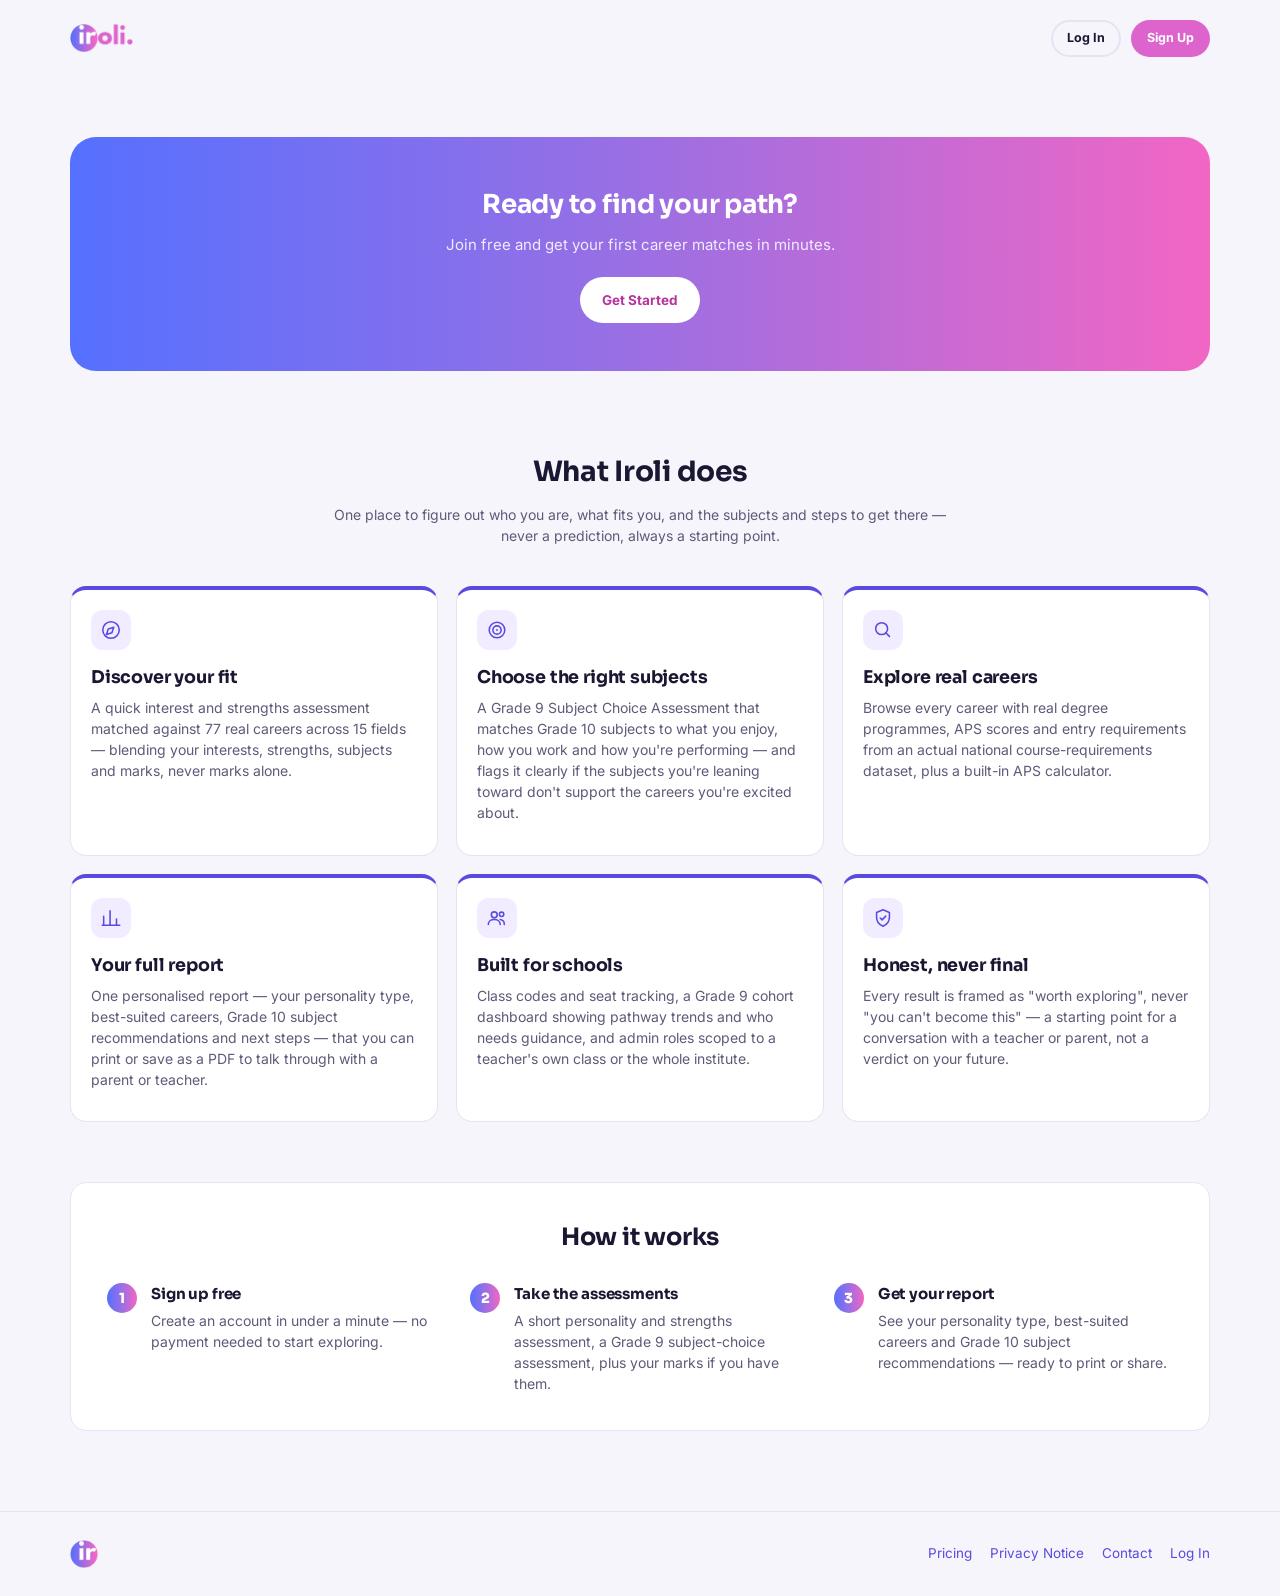
==== commit a9fdb5e3: "Name the two assessments distinctly: Personality Assessment and Subject Choice With two assessments," ====
--- a/index.html
+++ b/index.html
@@ -90,7 +90,7 @@
     <h2 style="font-size:24px;text-align:center;margin-bottom:28px;">How it works</h2>
     <div class="grid grid-3" style="gap:24px;">
       <div style="display:flex;gap:14px;"><div class="step-num">1</div><div><h4 style="margin-bottom:4px;">Sign up free</h4><p class="page-sub" style="margin:0;">Create an account in under a minute — no payment needed to start exploring.</p></div></div>
-      <div style="display:flex;gap:14px;"><div class="step-num">2</div><div><h4 style="margin-bottom:4px;">Take the assessment</h4><p class="page-sub" style="margin:0;">A short personality and strengths assessment, a Grade 9 subject-choice assessment, plus your marks if you have them.</p></div></div>
+      <div style="display:flex;gap:14px;"><div class="step-num">2</div><div><h4 style="margin-bottom:4px;">Take the assessments</h4><p class="page-sub" style="margin:0;">A short personality and strengths assessment, a Grade 9 subject-choice assessment, plus your marks if you have them.</p></div></div>
       <div style="display:flex;gap:14px;"><div class="step-num">3</div><div><h4 style="margin-bottom:4px;">Get your report</h4><p class="page-sub" style="margin:0;">See your personality type, best-suited careers and Grade 10 subject recommendations — ready to print or share.</p></div></div>
     </div>
   </div>
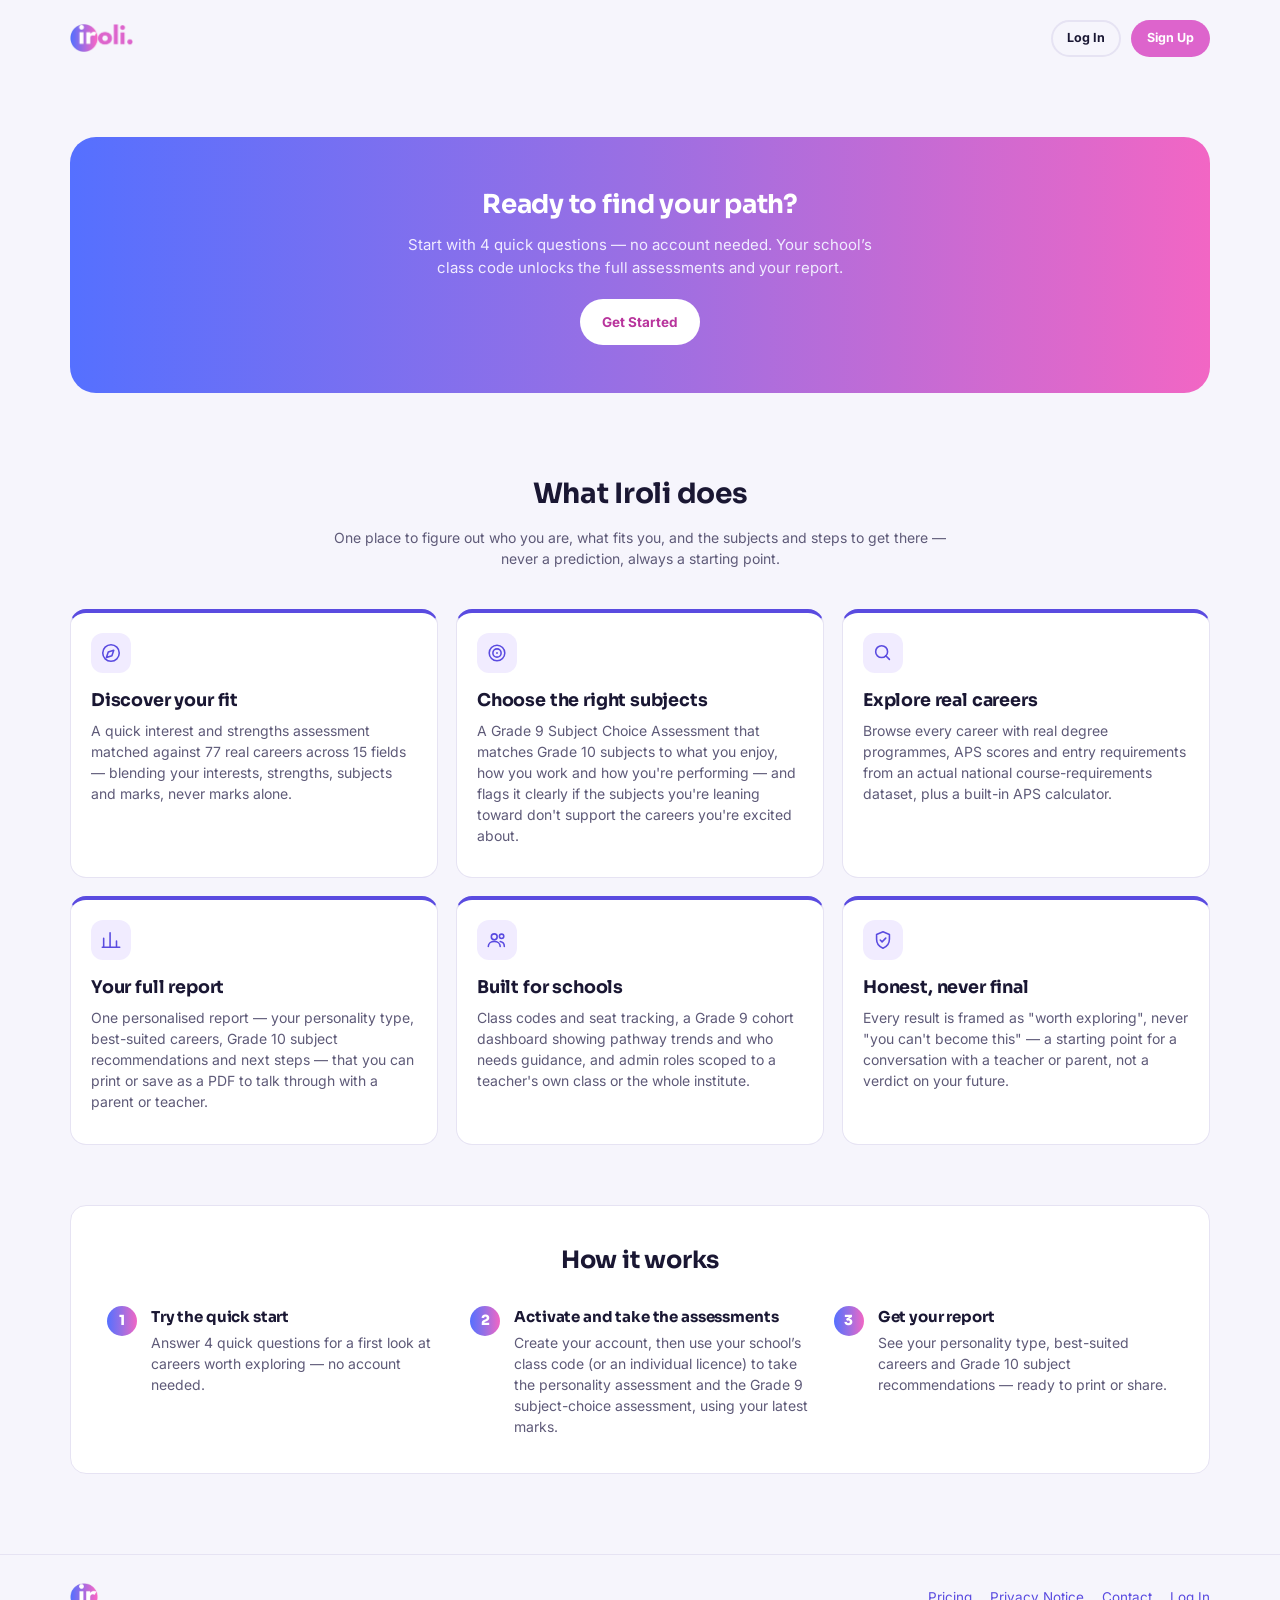
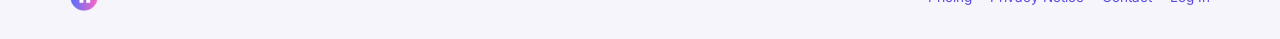
==== commit 05e7e6d9: "Make public copy and the privacy notice match what the app actually does The landing page promised '" ====
--- a/index.html
+++ b/index.html
@@ -41,7 +41,7 @@
 <section class="section">
   <div class="cta-band">
     <h2 style="font-size:26px;">Ready to find your path?</h2>
-    <p style="color:#F1ECFF;max-width:480px;margin:0 auto 20px;">Join free and get your first career matches in minutes.</p>
+    <p style="color:#F1ECFF;max-width:480px;margin:0 auto 20px;">Start with 4 quick questions — no account needed. Your school’s class code unlocks the full assessments and your report.</p>
     <a href="app.html" class="btn btn-primary">Get Started</a>
   </div>
 </section>
@@ -89,8 +89,8 @@
   <div class="card" style="padding:36px;">
     <h2 style="font-size:24px;text-align:center;margin-bottom:28px;">How it works</h2>
     <div class="grid grid-3" style="gap:24px;">
-      <div style="display:flex;gap:14px;"><div class="step-num">1</div><div><h4 style="margin-bottom:4px;">Sign up free</h4><p class="page-sub" style="margin:0;">Create an account in under a minute — no payment needed to start exploring.</p></div></div>
-      <div style="display:flex;gap:14px;"><div class="step-num">2</div><div><h4 style="margin-bottom:4px;">Take the assessments</h4><p class="page-sub" style="margin:0;">A short personality and strengths assessment, a Grade 9 subject-choice assessment, plus your marks if you have them.</p></div></div>
+      <div style="display:flex;gap:14px;"><div class="step-num">1</div><div><h4 style="margin-bottom:4px;">Try the quick start</h4><p class="page-sub" style="margin:0;">Answer 4 quick questions for a first look at careers worth exploring — no account needed.</p></div></div>
+      <div style="display:flex;gap:14px;"><div class="step-num">2</div><div><h4 style="margin-bottom:4px;">Activate and take the assessments</h4><p class="page-sub" style="margin:0;">Create your account, then use your school’s class code (or an individual licence) to take the personality assessment and the Grade 9 subject-choice assessment, using your latest marks.</p></div></div>
       <div style="display:flex;gap:14px;"><div class="step-num">3</div><div><h4 style="margin-bottom:4px;">Get your report</h4><p class="page-sub" style="margin:0;">See your personality type, best-suited careers and Grade 10 subject recommendations — ready to print or share.</p></div></div>
     </div>
   </div>
